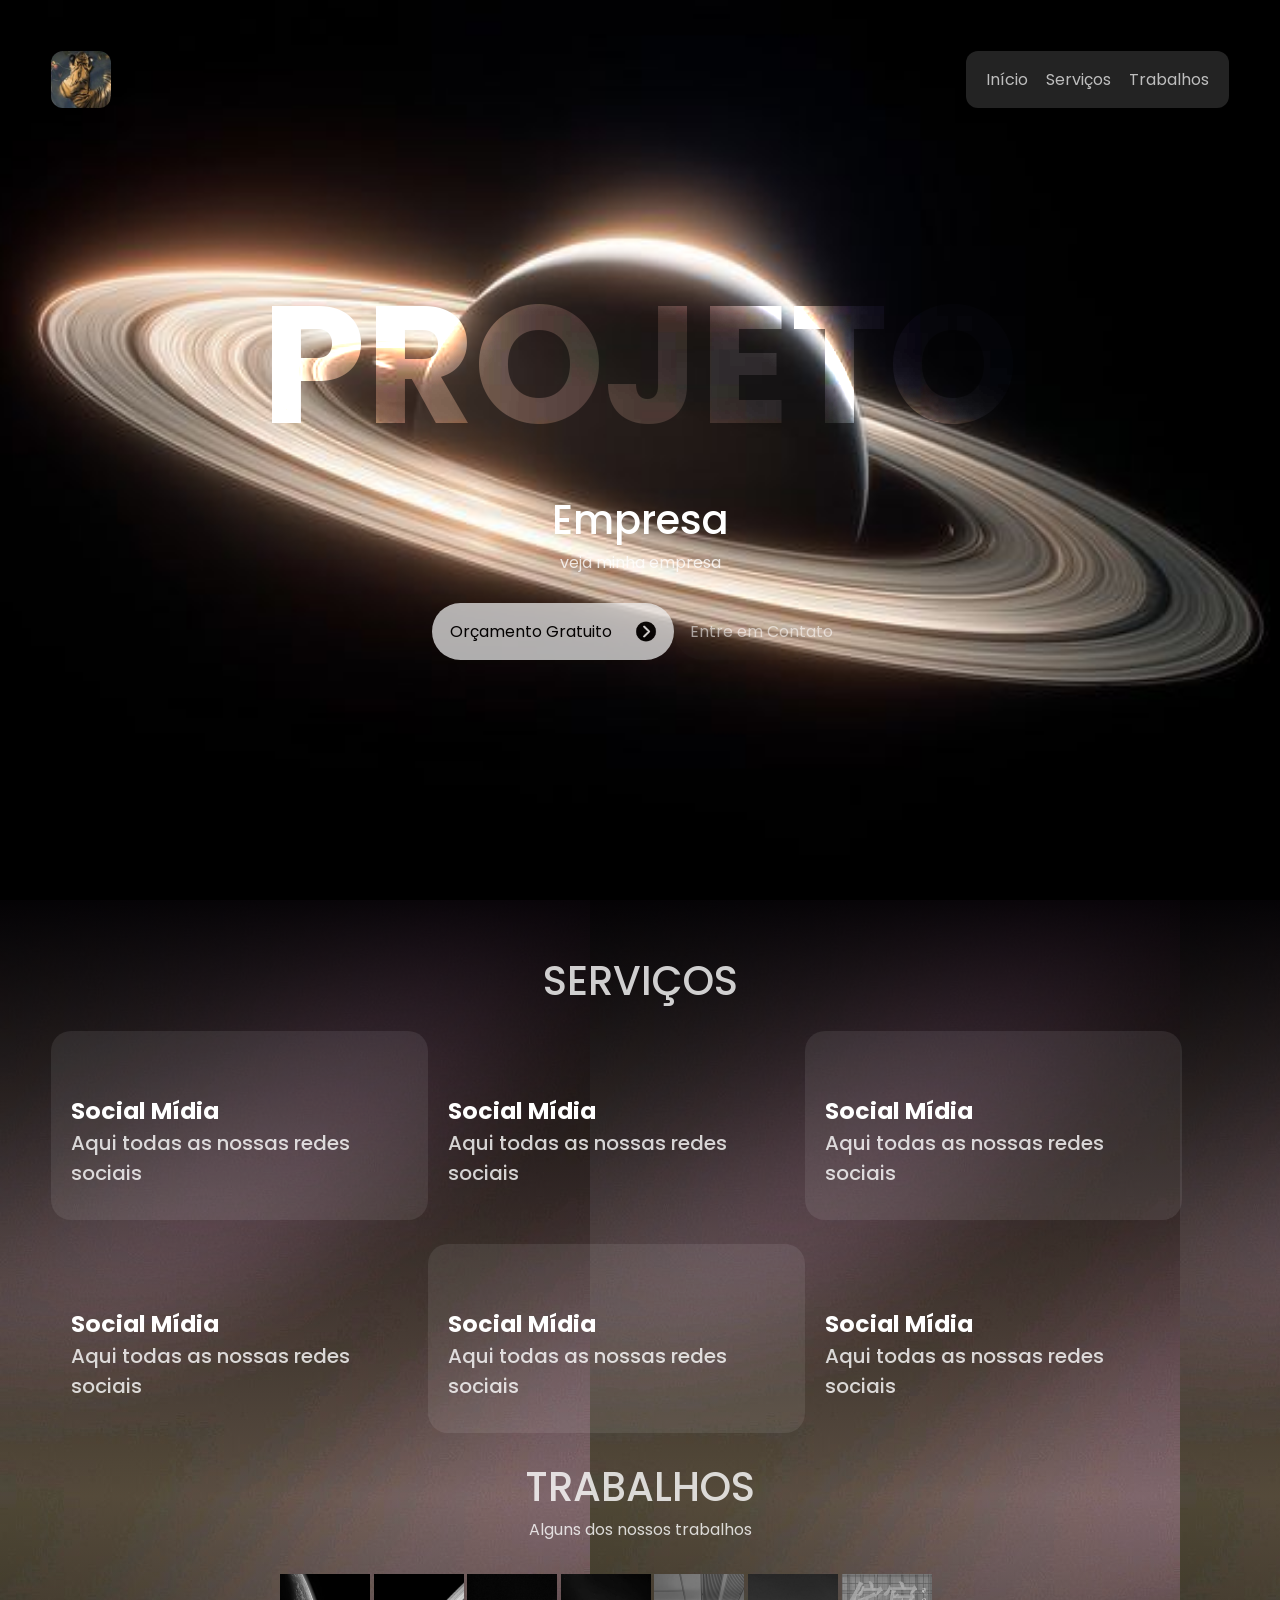
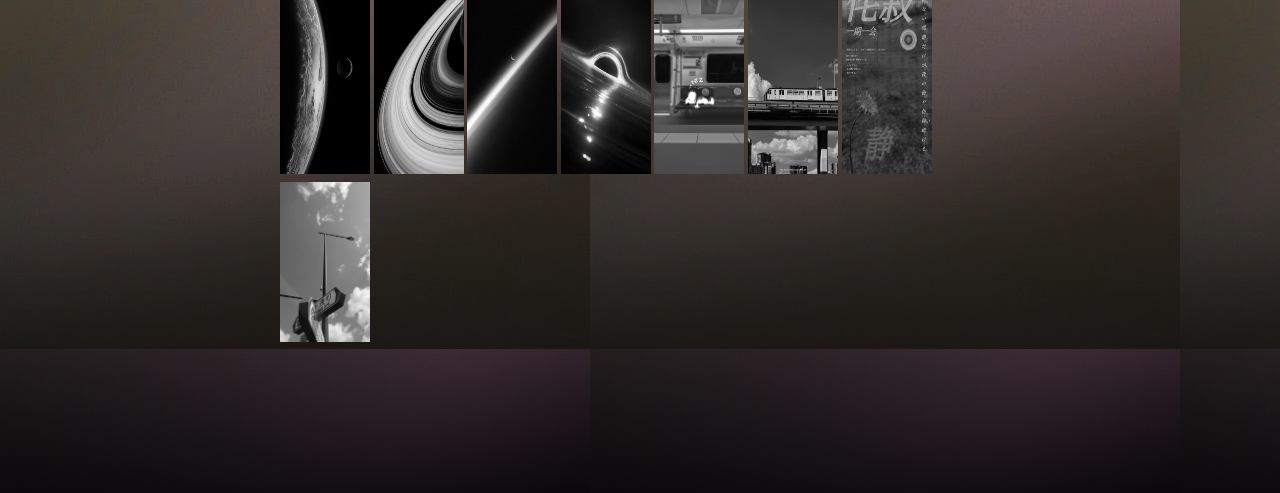
==== index.html @ c44a372f "Rename index (3).html to index.html" ====
<!DOCTYPE html>
<html lang="pt-br">
<head>
  <meta charset="UTF-8">
  <meta name="viewport" content="width=device-width, initial-scale=1">
  <link rel="preconnect" href="https://fonts.googleapis.com">
  <link rel="preconnect" href="https://fonts.gstatic.com" crossorigin>
  <link href="https://fonts.googleapis.com/css2?family=Poppins:ital,wght@0,100;0,200;0,300;0,400;0,500;0,600;0,700;0,800;0,900;1,100;1,200;1,300;1,400;1,500;1,600;1,700;1,800;1,900&display=swap" rel="stylesheet">  
  <title>Primeiro site</title>
  <link rel="stylesheet" href="style.css">
</head>

<body>
  <header>
   <img class="Logotipo" src="/logotip.jpg" alt="logotipo do site">
    <nav>
     <ul>
      <li><a href="#inicio">Início</a></li>
      <li><a href="#servicos">Serviços</a></li>
      <li><a href="#trabalhos">Trabalhos</a></li>
     </ul>
    </nav>
  </header>
  
<!-- SEÇÃO 1 -->
  <section class="secao1" id="inicio">
    <h2>PROJETO</h2>
    <div class="conteudoPrincipal">
      <h1> Empresa </h1>
      <p>veja minha empresa</p>
      <div class="divBotao">
        <button class="botaoPrimario">
          Orçamento Gratuito<img class="botaoImagem"src="/botão.png" botao="">
          <button class="botaoSecundario"><a href="https://www.instagram.com/davidcruz.221?exln=bWlxMXRmdDNmamI5">Entre em Contato</a></button>
        </button>
      </div>
    </div>
  </section>
  
  <!-- SEÇÃO 2 -->
  <section class="secao2" id="servicos">
    <h2 class="tituloSecao"> SERVIÇOS </h2>
    <div class="divCards">
      <div class="card branco">
        <img src="/pagina-em-branco.png" alt="" />
        <h3> Social Mídia</h3>
        <p> Aqui todas as nossas redes sociais</p>
      </div>
      <div class="card">
        <img src="/pagina-em-branco.png" alt="" />
        <h3> Social Mídia</h3>
        <p> Aqui todas as nossas redes sociais</p>
      </div>
      <div class="card branco">
        <img src="/pagina-em-branco.png" alt="" />
        <h3> Social Mídia</h3>
        <p> Aqui todas as nossas redes sociais</p>
      </div>
      <div class="card">
        <img src="/pagina-em-branco.png" alt="" />
        <h3> Social Mídia</h3>
        <p> Aqui todas as nossas redes sociais</p>
      </div>
      <div class="card branco">
        <img src="/pagina-em-branco.png" alt="" />
        <h3> Social Mídia</h3>
        <p> Aqui todas as nossas redes sociais</p>
      </div>
      <div class="card">
        <img src="/pagina-em-branco.png" alt="" />
        <h3> Social Mídia</h3>
        <p> Aqui todas as nossas redes sociais</p>
      </div>
    </div>
    
    <!-- SEÇÃO TRABALHOS -->
    <h2 class="tituloSecao" id="trabalhos">TRABALHOS</h2>
    <p>Alguns dos nossos trabalhos</p>
      <div class="divImagens">
        <img src="/terra.jpg" alt="terra">
        <img src="/aneis.jpg" alt="aneis">
        <img src="/espaço.jpg" alt="espaço">
        <img src="/buraconegro.jpg" alt="buraco negro">
        <img src="/hat.jpg" alt="">
        <img src="/witcher.jpg" alt="">
        <img src="/5d0335cea34ad7fe83a1ad135317e8f0.jpg" alt="">
        <img src="/wallpaper.jpg" alt="">
      </div>
  </section>
</body>
</html>
---- style.css ----
* {
 margin: 0;
 padding: 0;
 box-sizing: border-box;
}

body {
 background: #030013;
 color: white;
 font-family: "Poppins";
}

button {
 font-family: "Poppins";
 display: flex;
 justify-items: center;
 align-items: center;
 border-radius: 40px;
 border: none;
 outline: none;
 font-size: 16px;
 opacity: 0.8;
 transition: all .3s;
 
}
button:hover{
opacity: 1; 
}

p {
 opacity: 0.8;
}

header {
 width: 100%;
 display: flex;
 padding: 4%;
 justify-content: space-between;
 align-items: center;
 position: fixed;
 z-index: 999;
 
 ul {
  display: flex;
  gap: 18px;
  list-style-type: none;
  background: #6C6C6C54;
  padding: 16px 20px;
  border-radius: 12px;
  backdrop-filter: blur(20px);
 }
}

.Logotipo {
 width: 60px;
 border-radius: 12px;
}

section {
 width: 100%;
 display:flex;
 flex-direction: column;
 padding: 4%;
}

.secao1 {
 background-image: url(/saturn.jpg);
 background-size: cover;
 background-position: center;
 height: 100vh;
 justify-content: center;
 align-items: center;
 
 h2 {
 font-size: 13vw;
 color: #878787;
 mix-blend-mode: color-dodge;
 }
  
}

.conteudoPrincipal {
 display: flex;
 flex-direction: column;
 align-items: center;
 justify-content: center;
}

h1 {
 text-align: center;
 font-size: 40px;
 font-weight: 500;
}

.divBotao {
 display: flex;
 margin-top: 28px;
}

.botaoPrimario {
 background-color: #EEEEEEE8;
 display: flex;
 gap: 12px;
 padding: 6px 6px 6px 18px;
 
 img {
 width: 44px;
 }
}

.botaoSecundario {
 padding: 16px;
 color: #FFFFFFDB;
 background-color: #EEEEEE04
}

.tituloSecao {
 font-size: 40px;
 font-weight: 500;
 z-index: 90;
 opacity: .8;
}

.secao2 {
 align-items: center;
 background-image: url(/fundo.jpg);
 position: relative;
}

.secao2:before {
 content: "";
 width: 100%;
 height: 100%;
 background: linear-gradient(#000000F0, #E0DC6B45, #060606EB);
 position: absolute;
 top: 0;
 left: 0;
}

.divCards {
 display: flex;
 flex-wrap: wrap;
 z-index: 800;
 img{
  width: 30px;
 }
 margin-bottom: 20px;
}
.card {
 width: 32%;
 padding: 32px 20px;
 gap: 8px;
 font-size: 20px;
 font-weight: 500;
 margin: 20px 0px 4px;
}

.branco{
 background-color: #FFFFFF15;
 border-radius: 20px;
}

.divImagens{
 display: flex;
 flex-wrap: wrap;
 margin: 32px 0px 100px;
 gap: 8px .5%;
 
 img{
  width: 90px;
  transition: all .3s;
  filter: saturate(0);
  &:hover{
   filter: saturate(1);
  }
 }
}

a{
 color: white;
 opacity: 0.7;
 text-decoration: none;
 
 &:hover {
  opacity: 1;
  transition: all .3s;
 }
}

html{
 scroll-behavior: smooth;
}

@media(max-width: 600px) {
 .card{
  width: calc(50% - 8px);
 }
}

@media(max-width: 600px) {
 .divImagens{
  width: calc(50% - 8px);
 }
}
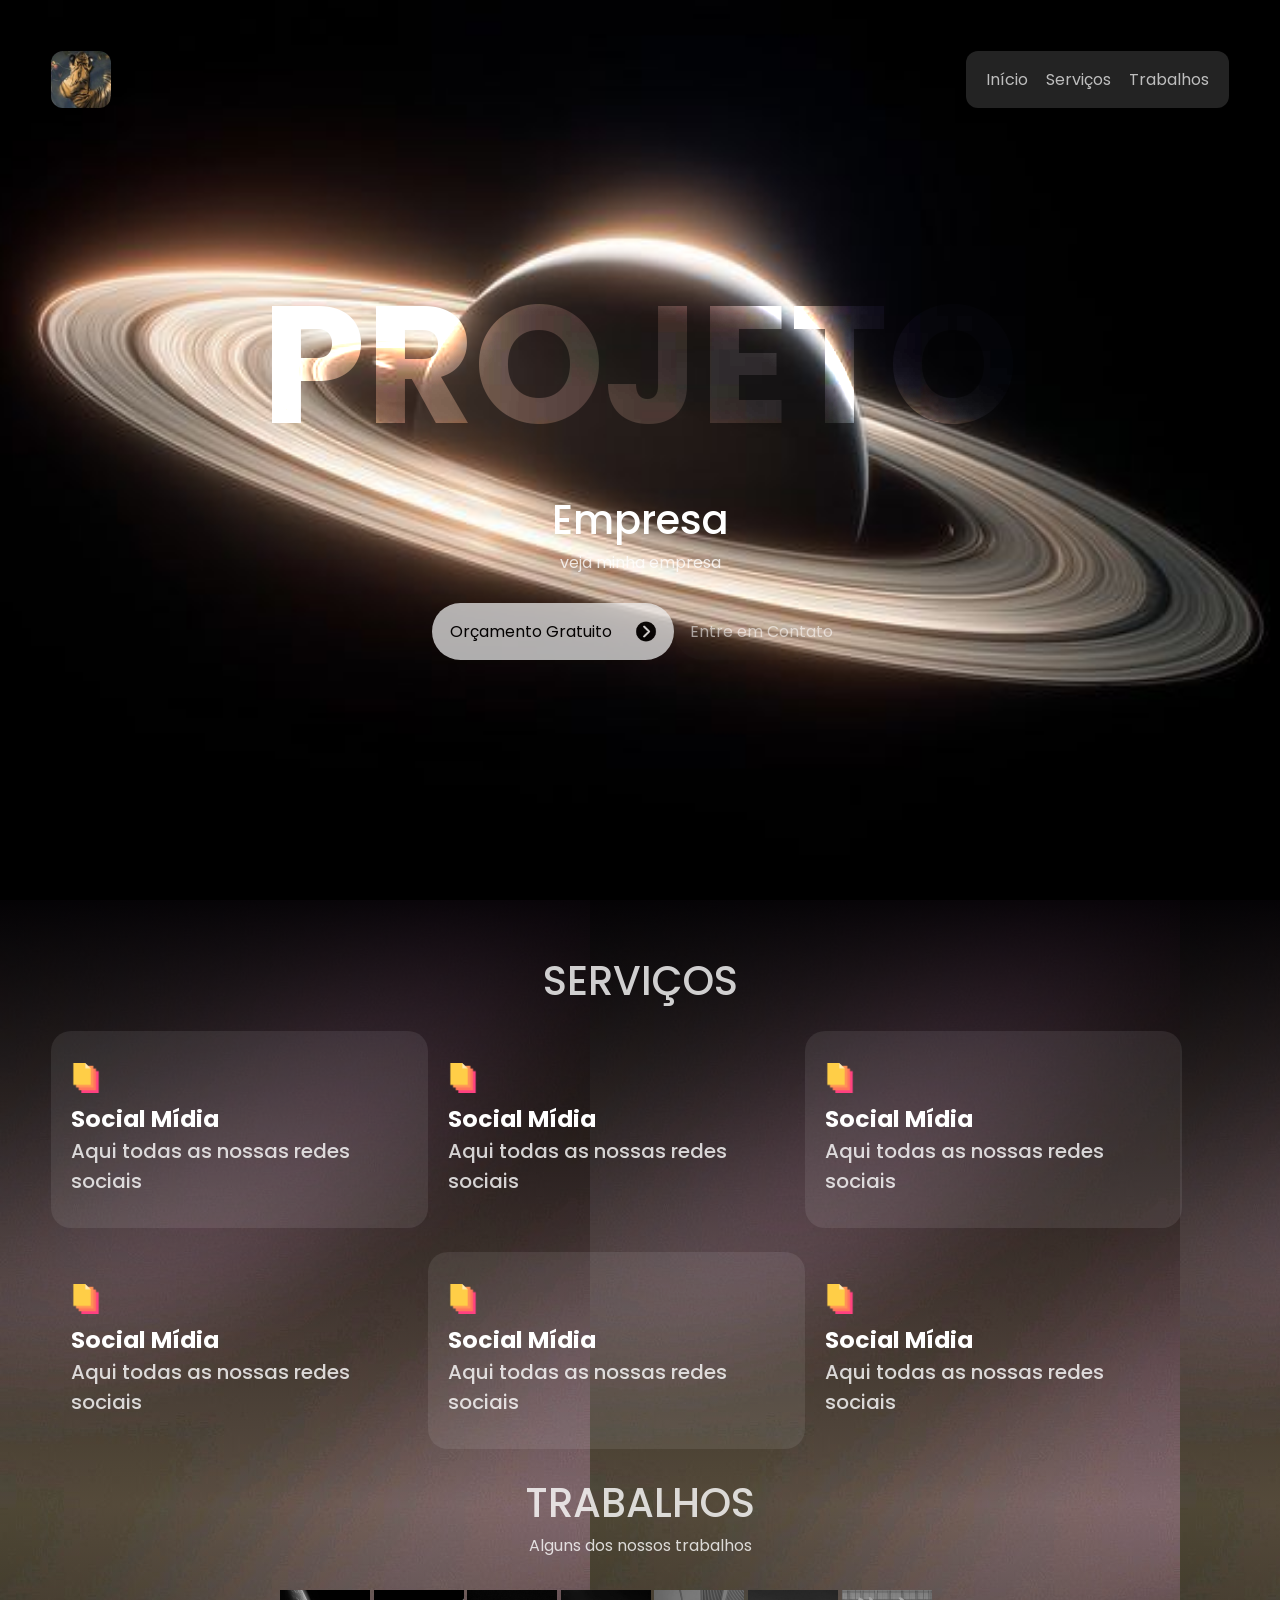
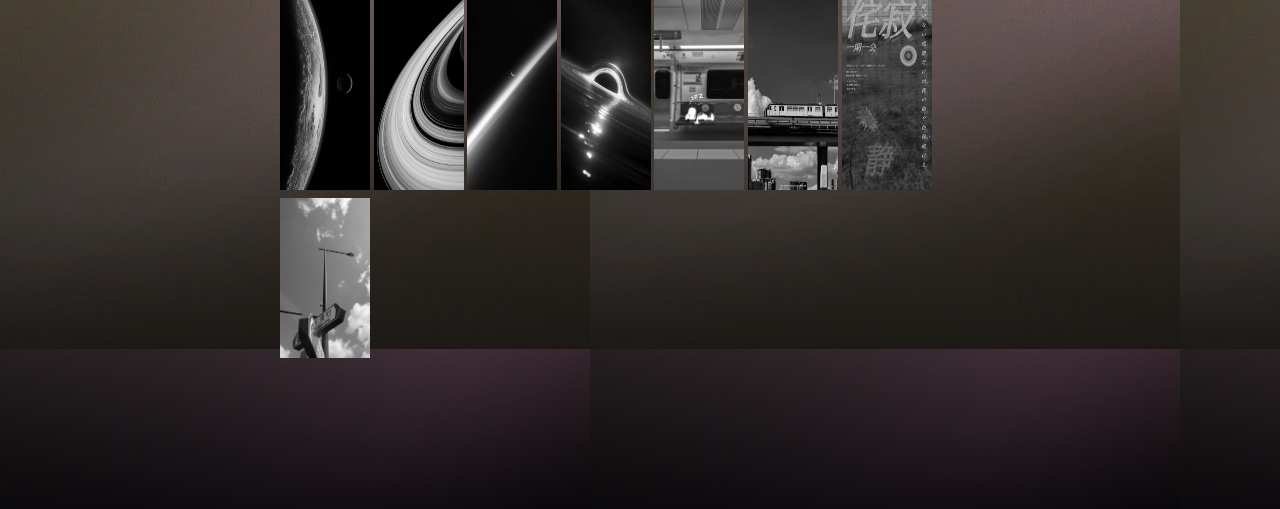
==== commit 1add993a: "Replace image tags with updated syntax" ====
--- a/index.html
+++ b/index.html
@@ -42,32 +42,32 @@
     <h2 class="tituloSecao"> SERVIÇOS </h2>
     <div class="divCards">
       <div class="card branco">
-        <img src="/pagina-em-branco.png" alt="" />
+        <img src="pagina-em-branco.png" alt="" />
         <h3> Social Mídia</h3>
         <p> Aqui todas as nossas redes sociais</p>
       </div>
       <div class="card">
-        <img src="/pagina-em-branco.png" alt="" />
+        <img src="pagina-em-branco.png" alt="" />
         <h3> Social Mídia</h3>
         <p> Aqui todas as nossas redes sociais</p>
       </div>
       <div class="card branco">
-        <img src="/pagina-em-branco.png" alt="" />
+        <img src="pagina-em-branco.png" alt="" />
         <h3> Social Mídia</h3>
         <p> Aqui todas as nossas redes sociais</p>
       </div>
       <div class="card">
-        <img src="/pagina-em-branco.png" alt="" />
+        <img src="pagina-em-branco.png" alt="" />
         <h3> Social Mídia</h3>
         <p> Aqui todas as nossas redes sociais</p>
       </div>
       <div class="card branco">
-        <img src="/pagina-em-branco.png" alt="" />
+        <img src="pagina-em-branco.png" alt="" />
         <h3> Social Mídia</h3>
         <p> Aqui todas as nossas redes sociais</p>
       </div>
       <div class="card">
-        <img src="/pagina-em-branco.png" alt="" />
+        <img src="pagina-em-branco.png" alt="" />
         <h3> Social Mídia</h3>
         <p> Aqui todas as nossas redes sociais</p>
       </div>
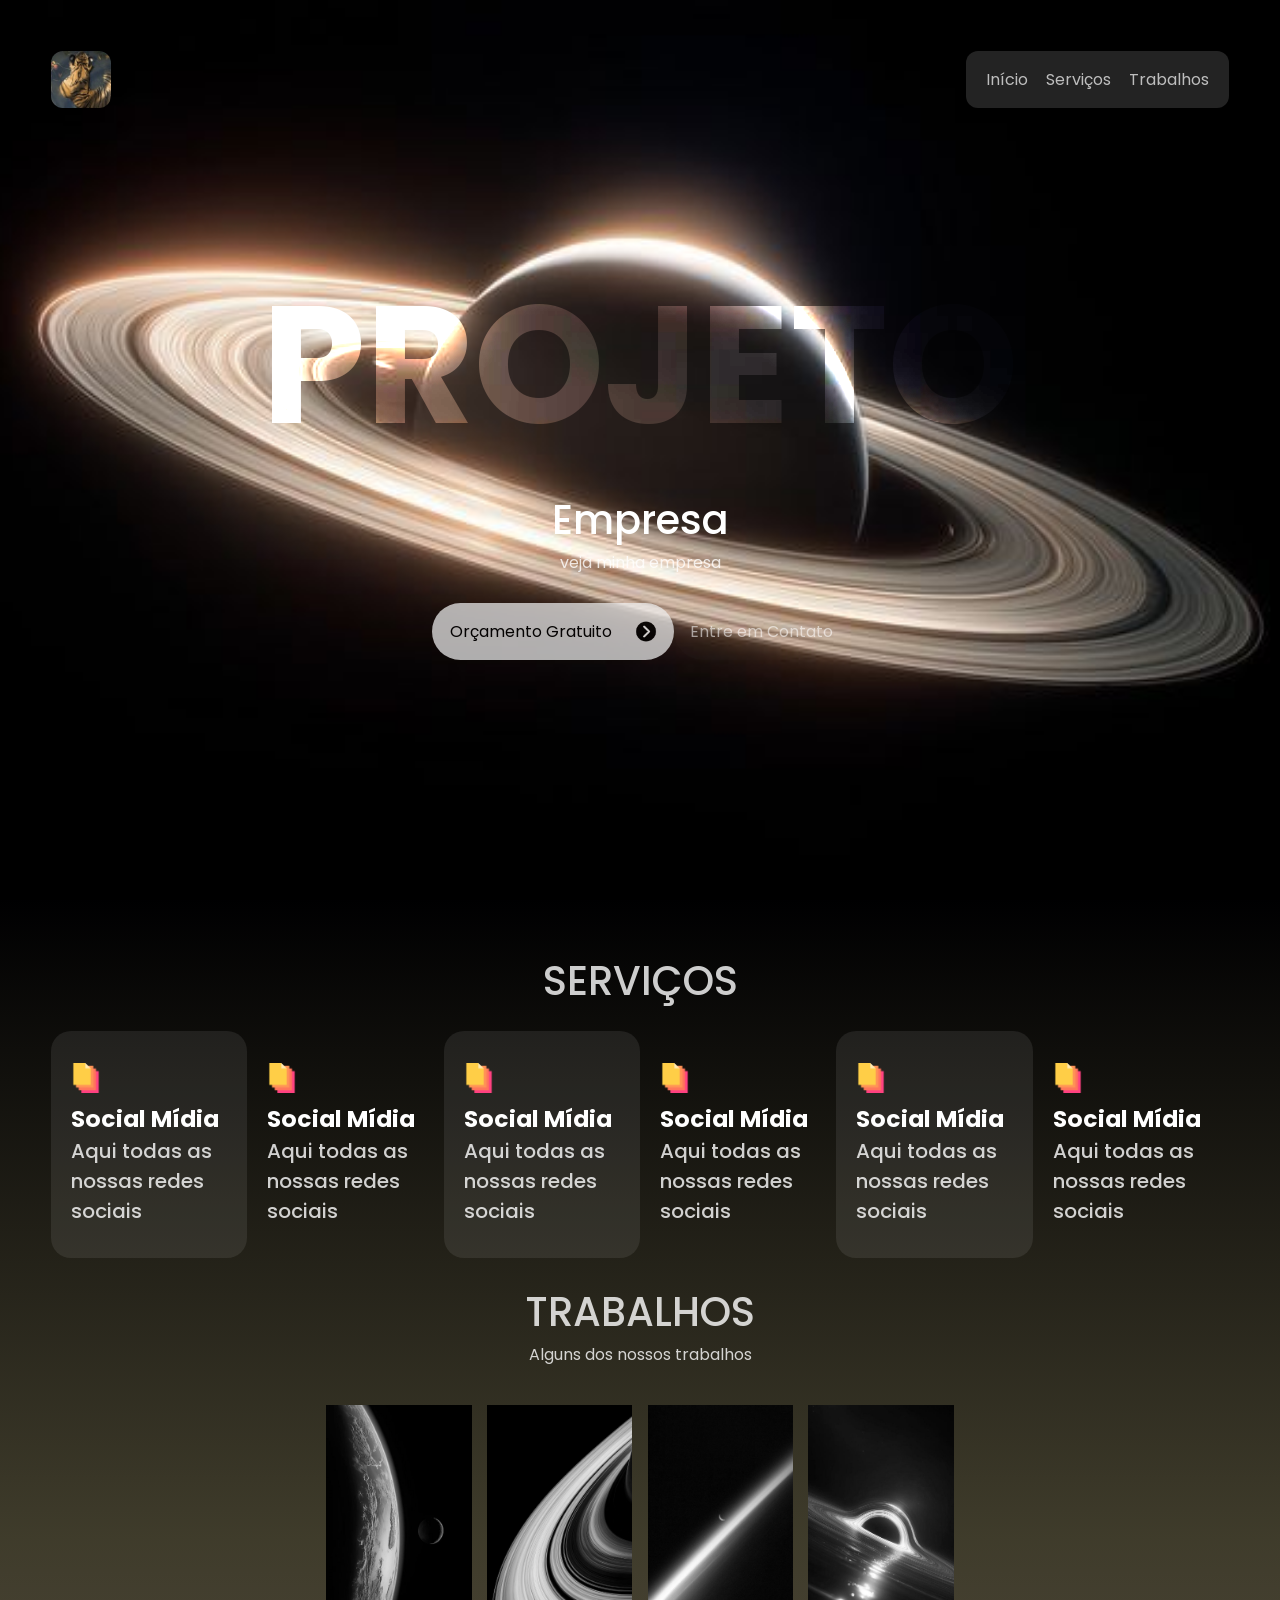
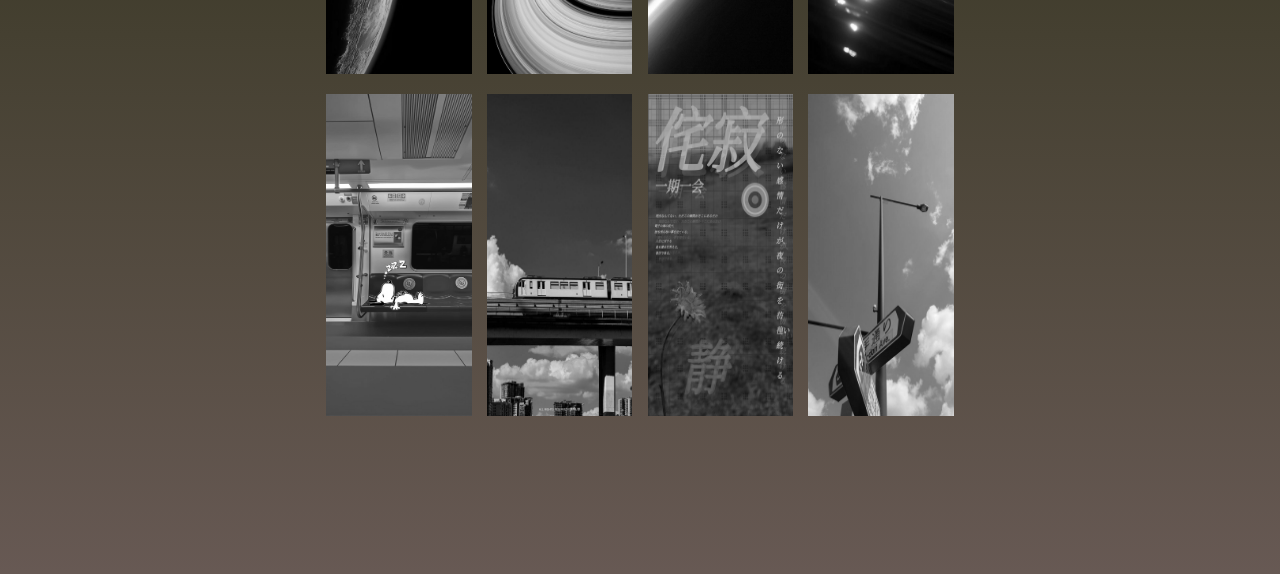
==== commit 690c918b: "Fix button markup in index.html" ====
--- a/index.html
+++ b/index.html
@@ -12,7 +12,7 @@
 
 <body>
   <header>
-   <img class="Logotipo" src="/logotip.jpg" alt="logotipo do site">
+   <img class="Logotipo" src="logotip.jpg" alt="logotipo do site">
     <nav>
      <ul>
       <li><a href="#inicio">Início</a></li>
@@ -30,7 +30,7 @@
       <p>veja minha empresa</p>
       <div class="divBotao">
         <button class="botaoPrimario">
-          Orçamento Gratuito<img class="botaoImagem"src="/botão.png" botao="">
+          Orçamento Gratuito<img class="botaoImagem"src="botão.png" botao="">
           <button class="botaoSecundario"><a href="https://www.instagram.com/davidcruz.221?exln=bWlxMXRmdDNmamI5">Entre em Contato</a></button>
         </button>
       </div>
@@ -77,14 +77,14 @@
     <h2 class="tituloSecao" id="trabalhos">TRABALHOS</h2>
     <p>Alguns dos nossos trabalhos</p>
       <div class="divImagens">
-        <img src="/terra.jpg" alt="terra">
-        <img src="/aneis.jpg" alt="aneis">
-        <img src="/espaço.jpg" alt="espaço">
-        <img src="/buraconegro.jpg" alt="buraco negro">
-        <img src="/hat.jpg" alt="">
-        <img src="/witcher.jpg" alt="">
-        <img src="/5d0335cea34ad7fe83a1ad135317e8f0.jpg" alt="">
-        <img src="/wallpaper.jpg" alt="">
+        <img src="terra.jpg" alt="terra">
+        <img src="aneis.jpg" alt="aneis">
+        <img src="espaço.jpg" alt="espaço">
+        <img src="buraconegro.jpg" alt="buraco negro">
+        <img src="hat.jpg" alt="">
+        <img src="witcher.jpg" alt="">
+        <img src="5d0335cea34ad7fe83a1ad135317e8f0.jpg" alt="">
+        <img src="wallpaper.jpg" alt="">
       </div>
   </section>
 </body>
--- a/style.css
+++ b/style.css
@@ -64,7 +64,7 @@
 }
 
 .secao1 {
- background-image: url(/saturn.jpg);
+ background-image: url(saturn.jpg);
  background-size: cover;
  background-position: center;
  height: 100vh;
@@ -122,8 +122,8 @@
 }
 
 .secao2 {
- align-items: center;
- background-image: url(/fundo.jpg);
+ width: 100%;
+ align-items: center;
  position: relative;
 }
 
@@ -131,7 +131,7 @@
  content: "";
  width: 100%;
  height: 100%;
- background: linear-gradient(#000000F0, #E0DC6B45, #060606EB);
+ background: linear-gradient(#000000F0, #E0DC6B45, #827165C9);
  position: absolute;
  top: 0;
  left: 0;
@@ -152,6 +152,8 @@
  gap: 8px;
  font-size: 20px;
  font-weight: 500;
+ flex-grow: 1;
+ flex-basis: 150px;
  margin: 20px 0px 4px;
 }
 
@@ -167,9 +169,13 @@
  gap: 8px .5%;
  
  img{
-  width: 90px;
+  width: 80px;
+  max-width: 400px;
+  padding: 6px;
   transition: all .3s;
   filter: saturate(0);
+  flex-grow: 1;
+  flex-basis: 150px;
   &:hover{
    filter: saturate(1);
   }
@@ -191,14 +197,11 @@
  scroll-behavior: smooth;
 }
 
-@media(max-width: 600px) {
- .card{
-  width: calc(50% - 8px);
- }
-}
-
-@media(max-width: 600px) {
- .divImagens{
-  width: calc(50% - 8px);
- }
-}
+@media (min-width: 768px){
+ .divImagens img{
+ flex: 1 1 calc(25% - 12px)
+ }
+ .divCards {
+  flex 1 1 calc(25% - 12px)
+ }
+   }
